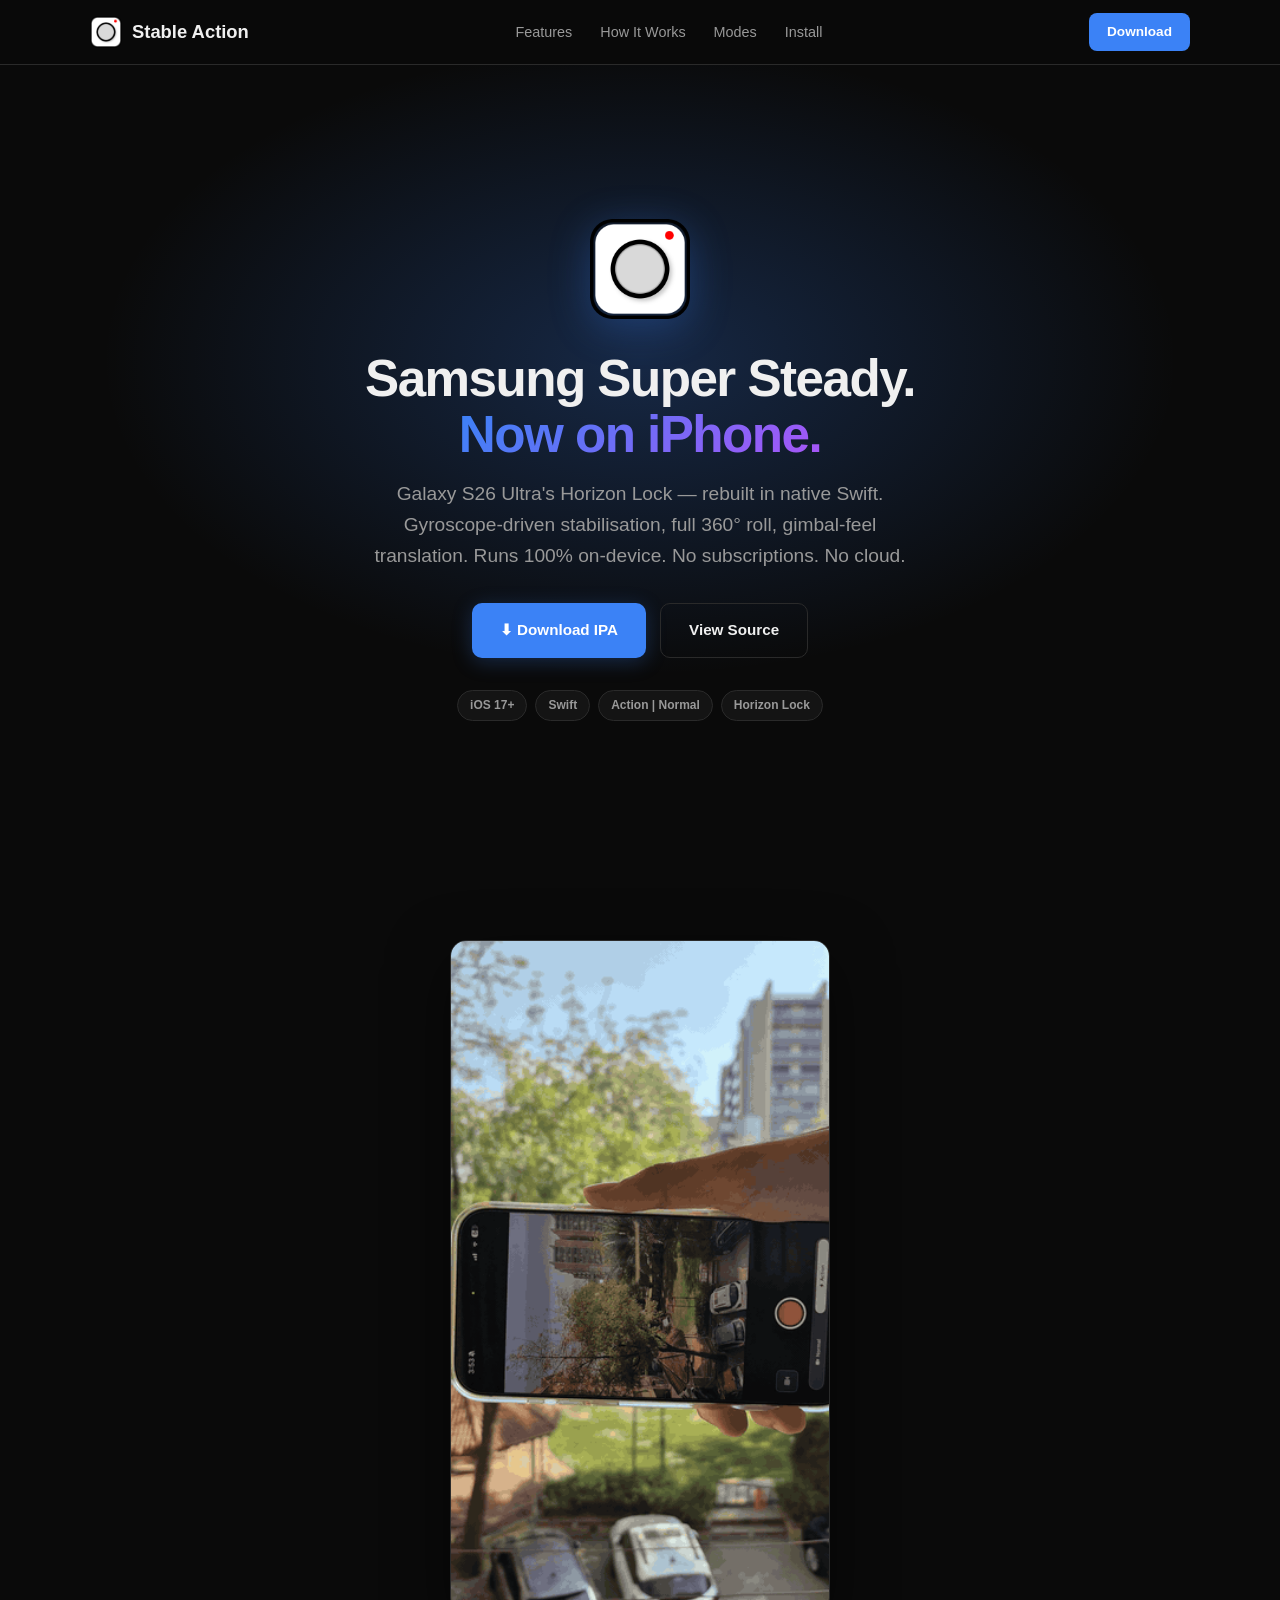
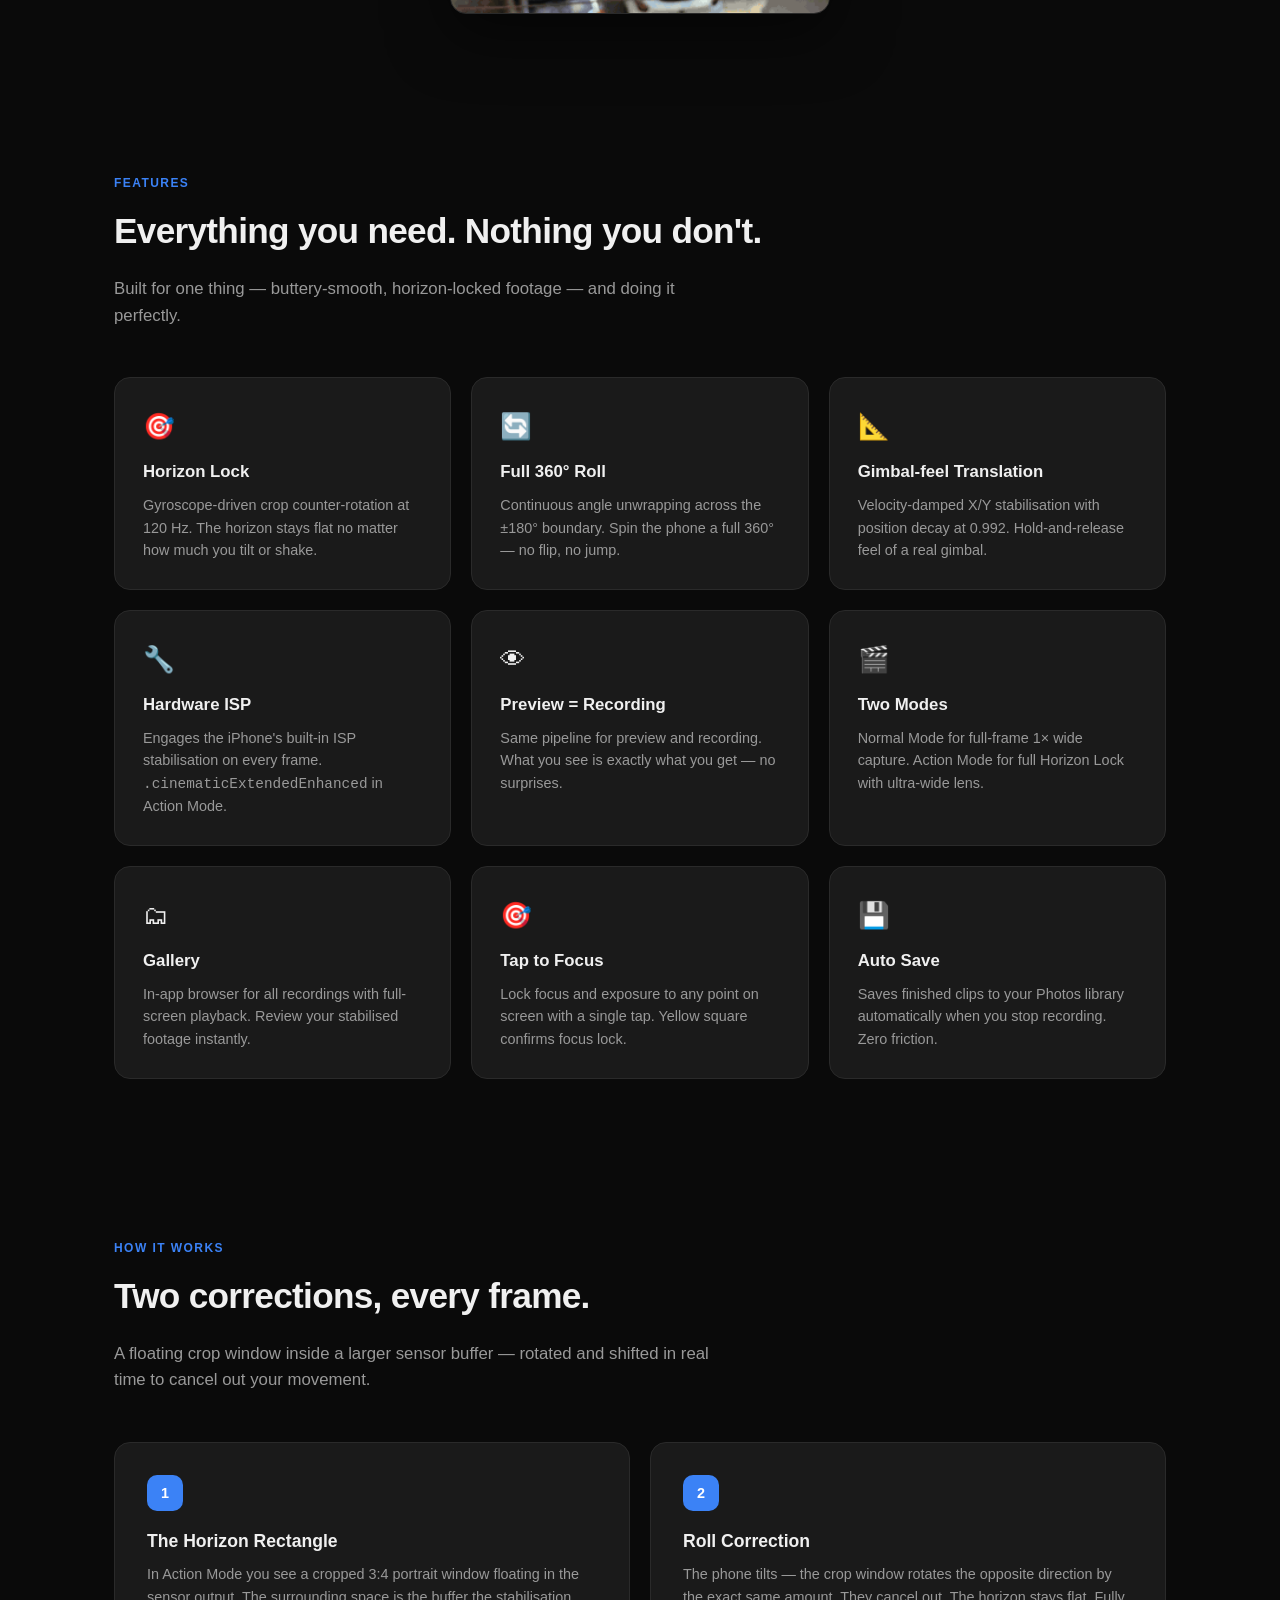
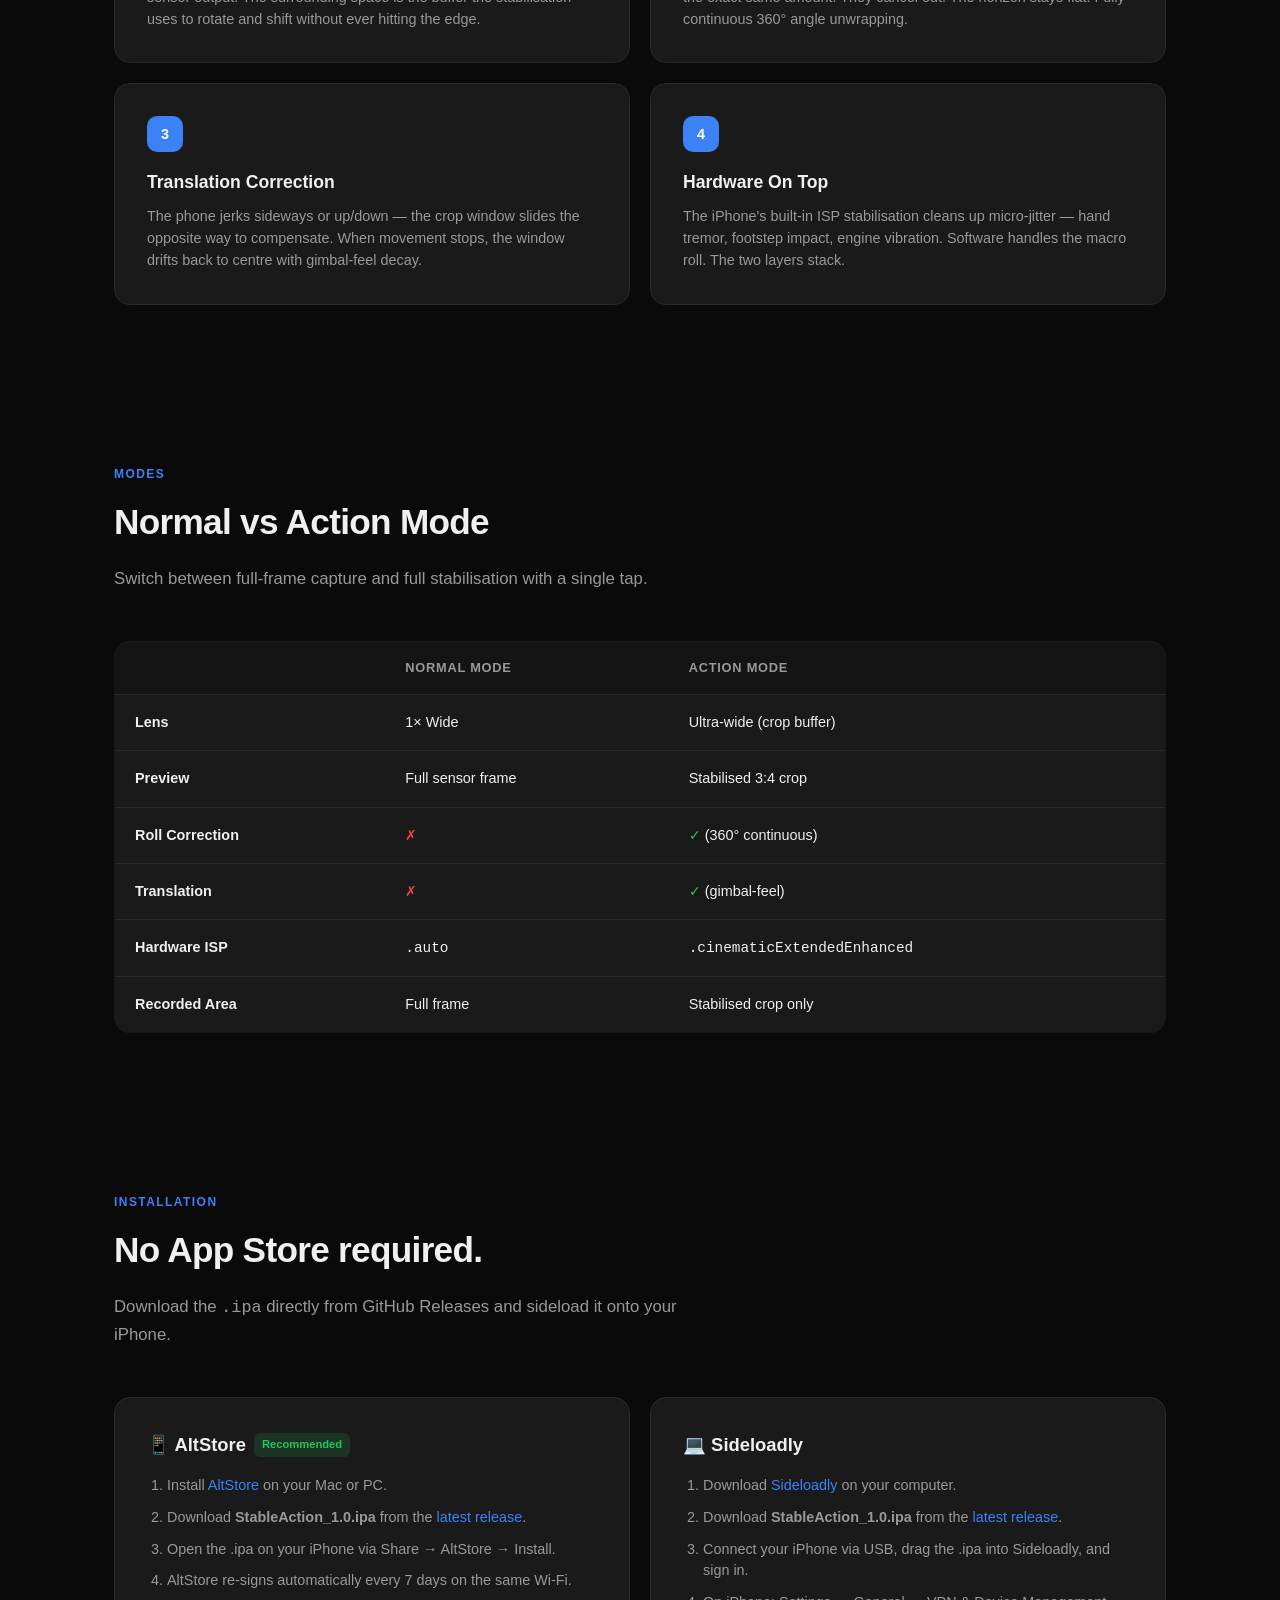
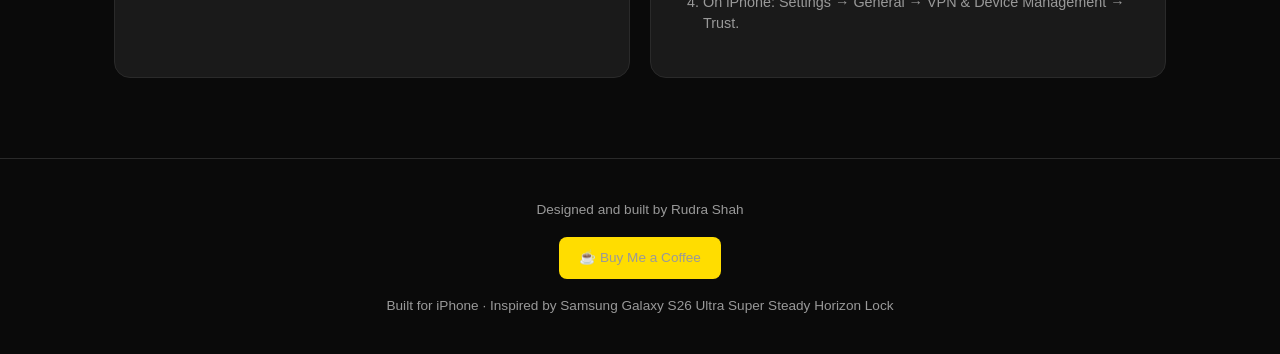
==== docs/index.html @ e7dc80cc "Add GitHub Pages web app with landing page, styles, and deployment workflow Co-authored-by: tarushvk" ====
<!DOCTYPE html>
<html lang="en">
  <head>
    <meta charset="UTF-8" />
    <meta name="viewport" content="width=device-width, initial-scale=1.0" />
    <title>Stable Action — Horizon Lock for iPhone</title>
    <meta
      name="description"
      content="Samsung Super Steady Horizon Lock — rebuilt for iPhone. Gyroscope-driven stabilisation, 360° roll correction, gimbal-feel translation. 100% on-device."
    />
    <meta property="og:title" content="Stable Action" />
    <meta
      property="og:description"
      content="Samsung Super Steady Horizon Lock — rebuilt for iPhone."
    />
    <meta property="og:image" content="icon.png" />
    <meta property="og:type" content="website" />
    <link rel="icon" href="icon.png" type="image/png" />
    <link rel="stylesheet" href="style.css" />
  </head>

  <body>
    <!-- ===== Navigation ===== -->
    <nav class="nav" role="navigation" aria-label="Main navigation">
      <div class="nav-inner">
        <a href="#" class="nav-brand" aria-label="Stable Action home">
          <img src="icon.png" alt="" width="32" height="32" />
          Stable Action
        </a>
        <ul class="nav-links">
          <li><a href="#features">Features</a></li>
          <li><a href="#how-it-works">How It Works</a></li>
          <li><a href="#modes">Modes</a></li>
          <li><a href="#install">Install</a></li>
        </ul>
        <a
          href="https://github.com/tarushvkodes/stable-action/releases/latest"
          class="nav-cta"
          >Download</a
        >
      </div>
    </nav>

    <!-- ===== Hero ===== -->
    <header class="hero" id="top">
      <div class="hero-content">
        <img
          src="icon.png"
          alt="Stable Action app icon"
          class="hero-icon"
          width="100"
          height="100"
        />
        <h1>
          Samsung Super Steady.<br />
          <span class="gradient">Now on iPhone.</span>
        </h1>
        <p class="hero-sub">
          Galaxy S26 Ultra's Horizon Lock — rebuilt in native Swift. Gyroscope-driven
          stabilisation, full 360° roll, gimbal-feel translation. Runs 100%
          on-device. No subscriptions. No cloud.
        </p>
        <div class="hero-buttons">
          <a
            href="https://github.com/tarushvkodes/stable-action/releases/latest"
            class="btn btn-primary"
            >⬇ Download IPA</a
          >
          <a
            href="https://github.com/tarushvkodes/stable-action"
            class="btn btn-outline"
            >View Source</a
          >
        </div>
        <div class="hero-badges">
          <span class="badge">iOS 17+</span>
          <span class="badge">Swift</span>
          <span class="badge">Action | Normal</span>
          <span class="badge">Horizon Lock</span>
        </div>
      </div>
    </header>

    <!-- ===== Demo ===== -->
    <section class="demo fade-in" aria-label="App demo">
      <div class="demo-container">
        <img
          src="demo.gif"
          alt="Stable Action demo showing horizon lock stabilisation in action"
          width="380"
          loading="lazy"
        />
      </div>
    </section>

    <!-- ===== Features ===== -->
    <section class="section fade-in" id="features">
      <p class="section-label">Features</p>
      <h2 class="section-title">Everything you need. Nothing you don't.</h2>
      <p class="section-desc">
        Built for one thing — buttery-smooth, horizon-locked footage — and doing
        it perfectly.
      </p>

      <div class="features-grid">
        <div class="feature-card">
          <div class="feature-icon">🎯</div>
          <h3>Horizon Lock</h3>
          <p>
            Gyroscope-driven crop counter-rotation at 120 Hz. The horizon stays
            flat no matter how much you tilt or shake.
          </p>
        </div>
        <div class="feature-card">
          <div class="feature-icon">🔄</div>
          <h3>Full 360° Roll</h3>
          <p>
            Continuous angle unwrapping across the ±180° boundary. Spin the
            phone a full 360° — no flip, no jump.
          </p>
        </div>
        <div class="feature-card">
          <div class="feature-icon">📐</div>
          <h3>Gimbal-feel Translation</h3>
          <p>
            Velocity-damped X/Y stabilisation with position decay at 0.992.
            Hold-and-release feel of a real gimbal.
          </p>
        </div>
        <div class="feature-card">
          <div class="feature-icon">🔧</div>
          <h3>Hardware ISP</h3>
          <p>
            Engages the iPhone's built-in ISP stabilisation on every frame.
            <code>.cinematicExtendedEnhanced</code> in Action Mode.
          </p>
        </div>
        <div class="feature-card">
          <div class="feature-icon">👁</div>
          <h3>Preview = Recording</h3>
          <p>
            Same pipeline for preview and recording. What you see is exactly
            what you get — no surprises.
          </p>
        </div>
        <div class="feature-card">
          <div class="feature-icon">🎬</div>
          <h3>Two Modes</h3>
          <p>
            Normal Mode for full-frame 1× wide capture. Action Mode for full
            Horizon Lock with ultra-wide lens.
          </p>
        </div>
        <div class="feature-card">
          <div class="feature-icon">🗂</div>
          <h3>Gallery</h3>
          <p>
            In-app browser for all recordings with full-screen playback. Review
            your stabilised footage instantly.
          </p>
        </div>
        <div class="feature-card">
          <div class="feature-icon">🎯</div>
          <h3>Tap to Focus</h3>
          <p>
            Lock focus and exposure to any point on screen with a single tap.
            Yellow square confirms focus lock.
          </p>
        </div>
        <div class="feature-card">
          <div class="feature-icon">💾</div>
          <h3>Auto Save</h3>
          <p>
            Saves finished clips to your Photos library automatically when you
            stop recording. Zero friction.
          </p>
        </div>
      </div>
    </section>

    <!-- ===== How It Works ===== -->
    <section class="section fade-in" id="how-it-works">
      <p class="section-label">How It Works</p>
      <h2 class="section-title">Two corrections, every frame.</h2>
      <p class="section-desc">
        A floating crop window inside a larger sensor buffer — rotated and
        shifted in real time to cancel out your movement.
      </p>

      <div class="how-grid">
        <div class="how-card">
          <div class="step">1</div>
          <h3>The Horizon Rectangle</h3>
          <p>
            In Action Mode you see a cropped 3:4 portrait window floating in
            the sensor output. The surrounding space is the buffer the
            stabilisation uses to rotate and shift without ever hitting the
            edge.
          </p>
        </div>
        <div class="how-card">
          <div class="step">2</div>
          <h3>Roll Correction</h3>
          <p>
            The phone tilts — the crop window rotates the opposite direction by
            the exact same amount. They cancel out. The horizon stays flat.
            Fully continuous 360° angle unwrapping.
          </p>
        </div>
        <div class="how-card">
          <div class="step">3</div>
          <h3>Translation Correction</h3>
          <p>
            The phone jerks sideways or up/down — the crop window slides the
            opposite way to compensate. When movement stops, the window drifts
            back to centre with gimbal-feel decay.
          </p>
        </div>
        <div class="how-card">
          <div class="step">4</div>
          <h3>Hardware On Top</h3>
          <p>
            The iPhone's built-in ISP stabilisation cleans up micro-jitter —
            hand tremor, footstep impact, engine vibration. Software handles
            the macro roll. The two layers stack.
          </p>
        </div>
      </div>
    </section>

    <!-- ===== Modes Comparison ===== -->
    <section class="section fade-in" id="modes">
      <p class="section-label">Modes</p>
      <h2 class="section-title">Normal vs Action Mode</h2>
      <p class="section-desc">
        Switch between full-frame capture and full stabilisation with a single
        tap.
      </p>

      <div class="comparison">
        <table>
          <thead>
            <tr>
              <th></th>
              <th>Normal Mode</th>
              <th>Action Mode</th>
            </tr>
          </thead>
          <tbody>
            <tr>
              <td>Lens</td>
              <td>1× Wide</td>
              <td>Ultra-wide (crop buffer)</td>
            </tr>
            <tr>
              <td>Preview</td>
              <td>Full sensor frame</td>
              <td>Stabilised 3:4 crop</td>
            </tr>
            <tr>
              <td>Roll Correction</td>
              <td><span class="cross">✗</span></td>
              <td><span class="check">✓</span> (360° continuous)</td>
            </tr>
            <tr>
              <td>Translation</td>
              <td><span class="cross">✗</span></td>
              <td><span class="check">✓</span> (gimbal-feel)</td>
            </tr>
            <tr>
              <td>Hardware ISP</td>
              <td><code>.auto</code></td>
              <td><code>.cinematicExtendedEnhanced</code></td>
            </tr>
            <tr>
              <td>Recorded Area</td>
              <td>Full frame</td>
              <td>Stabilised crop only</td>
            </tr>
          </tbody>
        </table>
      </div>
    </section>

    <!-- ===== Installation ===== -->
    <section class="section fade-in" id="install">
      <p class="section-label">Installation</p>
      <h2 class="section-title">No App Store required.</h2>
      <p class="section-desc">
        Download the <code>.ipa</code> directly from GitHub Releases and
        sideload it onto your iPhone.
      </p>

      <div class="install-cards">
        <div class="install-card">
          <h3>
            📱 AltStore <span class="tag">Recommended</span>
          </h3>
          <ol>
            <li>
              Install
              <a href="https://altstore.io" target="_blank" rel="noopener"
                >AltStore</a
              >
              on your Mac or PC.
            </li>
            <li>
              Download <strong>StableAction_1.0.ipa</strong> from the
              <a
                href="https://github.com/tarushvkodes/stable-action/releases/latest"
                target="_blank"
                rel="noopener"
                >latest release</a
              >.
            </li>
            <li>Open the .ipa on your iPhone via Share → AltStore → Install.</li>
            <li>
              AltStore re-signs automatically every 7 days on the same Wi-Fi.
            </li>
          </ol>
        </div>
        <div class="install-card">
          <h3>💻 Sideloadly</h3>
          <ol>
            <li>
              Download
              <a href="https://sideloadly.io" target="_blank" rel="noopener"
                >Sideloadly</a
              >
              on your computer.
            </li>
            <li>
              Download <strong>StableAction_1.0.ipa</strong> from the
              <a
                href="https://github.com/tarushvkodes/stable-action/releases/latest"
                target="_blank"
                rel="noopener"
                >latest release</a
              >.
            </li>
            <li>
              Connect your iPhone via USB, drag the .ipa into Sideloadly, and
              sign in.
            </li>
            <li>
              On iPhone: Settings → General → VPN &amp; Device Management →
              Trust.
            </li>
          </ol>
        </div>
      </div>
    </section>

    <!-- ===== Footer ===== -->
    <footer class="footer">
      <div class="footer-inner">
        <p>
          Designed and built by
          <a href="https://rudrahsha.in" target="_blank" rel="noopener"
            >Rudra Shah</a
          >
        </p>
        <a
          href="https://buymeacoffee.com/rudrashah"
          class="coffee-btn"
          target="_blank"
          rel="noopener"
          >☕ Buy Me a Coffee</a
        >
        <p style="margin-top: 16px">
          Built for iPhone · Inspired by Samsung Galaxy S26 Ultra Super Steady
          Horizon Lock
        </p>
      </div>
    </footer>

    <script src="script.js"></script>
  </body>
</html>
---- docs/style.css ----
/* ===== Reset & Base ===== */
*,
*::before,
*::after {
  margin: 0;
  padding: 0;
  box-sizing: border-box;
}

:root {
  --bg: #0a0a0a;
  --surface: #141414;
  --card: #1a1a1a;
  --border: #2a2a2a;
  --text: #f0f0f0;
  --text-muted: #999;
  --accent: #3b82f6;
  --accent-glow: rgba(59, 130, 246, 0.25);
  --green: #22c55e;
  --orange: #f97316;
  --red: #ef4444;
  --radius: 16px;
  --radius-sm: 10px;
}

html {
  scroll-behavior: smooth;
  font-size: 16px;
}

body {
  font-family: -apple-system, BlinkMacSystemFont, "SF Pro Display", "Segoe UI",
    Roboto, Helvetica, Arial, sans-serif;
  background: var(--bg);
  color: var(--text);
  line-height: 1.6;
  overflow-x: hidden;
}

a {
  color: var(--accent);
  text-decoration: none;
}
a:hover {
  text-decoration: underline;
}

img {
  max-width: 100%;
  height: auto;
}

/* ===== Navigation ===== */
.nav {
  position: fixed;
  top: 0;
  left: 0;
  right: 0;
  z-index: 100;
  background: rgba(10, 10, 10, 0.85);
  backdrop-filter: blur(20px);
  -webkit-backdrop-filter: blur(20px);
  border-bottom: 1px solid var(--border);
  padding: 0 24px;
}

.nav-inner {
  max-width: 1100px;
  margin: 0 auto;
  display: flex;
  align-items: center;
  justify-content: space-between;
  height: 64px;
}

.nav-brand {
  display: flex;
  align-items: center;
  gap: 10px;
  font-weight: 700;
  font-size: 1.15rem;
  color: var(--text);
}

.nav-brand img {
  width: 32px;
  height: 32px;
  border-radius: 8px;
}

.nav-links {
  display: flex;
  gap: 28px;
  list-style: none;
}

.nav-links a {
  color: var(--text-muted);
  font-size: 0.9rem;
  font-weight: 500;
  transition: color 0.2s;
}
.nav-links a:hover {
  color: var(--text);
  text-decoration: none;
}

.nav-cta {
  background: var(--accent);
  color: #fff !important;
  padding: 8px 18px;
  border-radius: 8px;
  font-weight: 600;
  font-size: 0.85rem;
  transition: background 0.2s;
}
.nav-cta:hover {
  background: #2563eb;
  text-decoration: none !important;
}

/* ===== Hero ===== */
.hero {
  min-height: 100vh;
  display: flex;
  align-items: center;
  justify-content: center;
  text-align: center;
  padding: 100px 24px 60px;
  position: relative;
  overflow: hidden;
}

.hero::before {
  content: "";
  position: absolute;
  inset: 0;
  background: radial-gradient(
    ellipse 60% 50% at 50% 40%,
    var(--accent-glow) 0%,
    transparent 70%
  );
  pointer-events: none;
}

.hero-content {
  position: relative;
  max-width: 720px;
}

.hero-icon {
  width: 100px;
  height: 100px;
  border-radius: 22px;
  margin-bottom: 24px;
  box-shadow: 0 8px 40px rgba(59, 130, 246, 0.3);
}

.hero h1 {
  font-size: 3.2rem;
  font-weight: 800;
  letter-spacing: -0.03em;
  line-height: 1.1;
  margin-bottom: 16px;
}

.hero h1 .gradient {
  background: linear-gradient(135deg, var(--accent), #a855f7);
  -webkit-background-clip: text;
  -webkit-text-fill-color: transparent;
  background-clip: text;
}

.hero-sub {
  font-size: 1.2rem;
  color: var(--text-muted);
  margin-bottom: 32px;
  max-width: 560px;
  margin-left: auto;
  margin-right: auto;
}

.hero-buttons {
  display: flex;
  gap: 14px;
  justify-content: center;
  flex-wrap: wrap;
}

.btn {
  display: inline-flex;
  align-items: center;
  gap: 8px;
  padding: 14px 28px;
  border-radius: var(--radius-sm);
  font-weight: 600;
  font-size: 0.95rem;
  border: none;
  cursor: pointer;
  transition: transform 0.15s, box-shadow 0.2s;
}
.btn:hover {
  transform: translateY(-1px);
  text-decoration: none;
}

.btn-primary {
  background: var(--accent);
  color: #fff;
  box-shadow: 0 4px 20px var(--accent-glow);
}
.btn-primary:hover {
  box-shadow: 0 6px 30px var(--accent-glow);
}

.btn-outline {
  background: transparent;
  color: var(--text);
  border: 1px solid var(--border);
}
.btn-outline:hover {
  border-color: var(--text-muted);
}

.hero-badges {
  margin-top: 32px;
  display: flex;
  gap: 8px;
  justify-content: center;
  flex-wrap: wrap;
}

.badge {
  display: inline-block;
  padding: 5px 12px;
  border-radius: 20px;
  font-size: 0.75rem;
  font-weight: 600;
  background: var(--surface);
  border: 1px solid var(--border);
  color: var(--text-muted);
}

/* ===== Demo Section ===== */
.demo {
  padding: 40px 24px 80px;
  text-align: center;
}

.demo-container {
  max-width: 380px;
  margin: 0 auto;
  border-radius: var(--radius);
  overflow: hidden;
  box-shadow: 0 20px 60px rgba(0, 0, 0, 0.5);
  border: 1px solid var(--border);
  background: var(--card);
}

.demo-container img {
  display: block;
  width: 100%;
}

/* ===== Section shared ===== */
.section {
  padding: 80px 24px;
  max-width: 1100px;
  margin: 0 auto;
}

.section-label {
  text-transform: uppercase;
  font-size: 0.75rem;
  font-weight: 700;
  letter-spacing: 0.12em;
  color: var(--accent);
  margin-bottom: 10px;
}

.section-title {
  font-size: 2.2rem;
  font-weight: 800;
  letter-spacing: -0.02em;
  margin-bottom: 16px;
}

.section-desc {
  color: var(--text-muted);
  max-width: 600px;
  margin-bottom: 48px;
  font-size: 1.05rem;
}

/* ===== Features Grid ===== */
.features-grid {
  display: grid;
  grid-template-columns: repeat(auto-fill, minmax(300px, 1fr));
  gap: 20px;
}

.feature-card {
  background: var(--card);
  border: 1px solid var(--border);
  border-radius: var(--radius);
  padding: 28px;
  transition: border-color 0.2s, transform 0.2s;
}

.feature-card:hover {
  border-color: var(--accent);
  transform: translateY(-2px);
}

.feature-icon {
  font-size: 1.6rem;
  margin-bottom: 12px;
}

.feature-card h3 {
  font-size: 1.05rem;
  font-weight: 700;
  margin-bottom: 8px;
}

.feature-card p {
  color: var(--text-muted);
  font-size: 0.9rem;
  line-height: 1.55;
}

/* ===== How It Works ===== */
.how-grid {
  display: grid;
  grid-template-columns: 1fr 1fr;
  gap: 20px;
}

.how-card {
  background: var(--card);
  border: 1px solid var(--border);
  border-radius: var(--radius);
  padding: 32px;
}

.how-card .step {
  display: inline-flex;
  align-items: center;
  justify-content: center;
  width: 36px;
  height: 36px;
  border-radius: 10px;
  background: var(--accent);
  color: #fff;
  font-weight: 700;
  font-size: 0.9rem;
  margin-bottom: 16px;
}

.how-card h3 {
  font-size: 1.1rem;
  font-weight: 700;
  margin-bottom: 8px;
}

.how-card p {
  color: var(--text-muted);
  font-size: 0.9rem;
  line-height: 1.55;
}

/* ===== Comparison Table ===== */
.comparison {
  overflow-x: auto;
}

.comparison table {
  width: 100%;
  border-collapse: collapse;
  background: var(--card);
  border-radius: var(--radius);
  overflow: hidden;
  border: 1px solid var(--border);
}

.comparison th,
.comparison td {
  padding: 16px 20px;
  text-align: left;
  border-bottom: 1px solid var(--border);
  font-size: 0.9rem;
}

.comparison th {
  background: var(--surface);
  font-weight: 700;
  font-size: 0.8rem;
  text-transform: uppercase;
  letter-spacing: 0.06em;
  color: var(--text-muted);
}

.comparison td:first-child {
  font-weight: 600;
}

.check {
  color: var(--green);
}
.cross {
  color: var(--red);
}

/* ===== Install Section ===== */
.install-cards {
  display: grid;
  grid-template-columns: 1fr 1fr;
  gap: 20px;
}

.install-card {
  background: var(--card);
  border: 1px solid var(--border);
  border-radius: var(--radius);
  padding: 32px;
}

.install-card h3 {
  font-size: 1.15rem;
  font-weight: 700;
  margin-bottom: 16px;
  display: flex;
  align-items: center;
  gap: 8px;
}

.install-card ol {
  padding-left: 20px;
  color: var(--text-muted);
  font-size: 0.9rem;
}

.install-card ol li {
  margin-bottom: 10px;
  line-height: 1.5;
}

.install-card .tag {
  font-size: 0.7rem;
  padding: 3px 8px;
  border-radius: 6px;
  font-weight: 600;
  background: rgba(34, 197, 94, 0.15);
  color: var(--green);
}

/* ===== Footer ===== */
.footer {
  border-top: 1px solid var(--border);
  padding: 40px 24px;
  text-align: center;
  color: var(--text-muted);
  font-size: 0.85rem;
}

.footer-inner {
  max-width: 1100px;
  margin: 0 auto;
}

.footer a {
  color: var(--text-muted);
  font-weight: 500;
}

.footer a:hover {
  color: var(--text);
}

.coffee-btn {
  display: inline-flex;
  align-items: center;
  gap: 6px;
  margin-top: 16px;
  padding: 10px 20px;
  background: #ffdd00;
  color: #000;
  border-radius: 8px;
  font-weight: 700;
  font-size: 0.85rem;
  transition: transform 0.15s;
}
.coffee-btn:hover {
  transform: translateY(-1px);
  text-decoration: none;
}

/* ===== Animations ===== */
.fade-in {
  opacity: 0;
  transform: translateY(24px);
  transition: opacity 0.6s ease, transform 0.6s ease;
}

.fade-in.visible {
  opacity: 1;
  transform: translateY(0);
}

/* ===== Responsive ===== */
@media (max-width: 768px) {
  .hero h1 {
    font-size: 2.2rem;
  }

  .hero-sub {
    font-size: 1rem;
  }

  .how-grid,
  .install-cards {
    grid-template-columns: 1fr;
  }

  .nav-links {
    display: none;
  }

  .features-grid {
    grid-template-columns: 1fr;
  }
}

@media (max-width: 480px) {
  .hero h1 {
    font-size: 1.8rem;
  }

  .hero-buttons {
    flex-direction: column;
    align-items: center;
  }

  .btn {
    width: 100%;
    justify-content: center;
  }
}
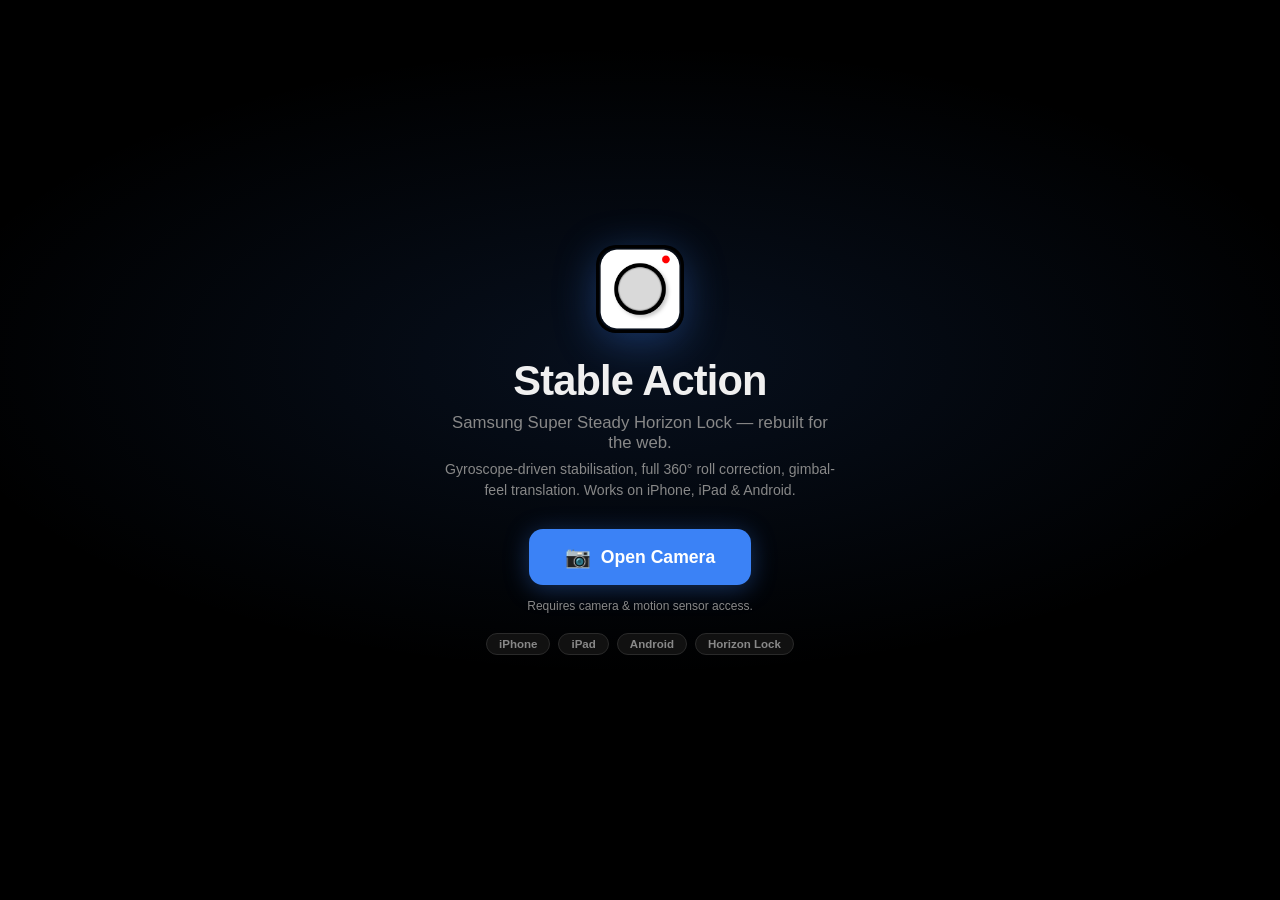
==== commit d53c2166: "Replace landing page with fully functional web camera app with horizon lock stabilization Co-authore" ====
--- a/docs/index.html
+++ b/docs/index.html
@@ -2,378 +2,142 @@
 <html lang="en">
   <head>
     <meta charset="UTF-8" />
-    <meta name="viewport" content="width=device-width, initial-scale=1.0" />
-    <title>Stable Action — Horizon Lock for iPhone</title>
-    <meta
-      name="description"
-      content="Samsung Super Steady Horizon Lock — rebuilt for iPhone. Gyroscope-driven stabilisation, 360° roll correction, gimbal-feel translation. 100% on-device."
-    />
+    <meta name="viewport" content="width=device-width, initial-scale=1.0, user-scalable=no, viewport-fit=cover" />
+    <meta name="apple-mobile-web-app-capable" content="yes" />
+    <meta name="apple-mobile-web-app-status-bar-style" content="black-translucent" />
+    <meta name="mobile-web-app-capable" content="yes" />
+    <meta name="theme-color" content="#000000" />
+    <title>Stable Action — Horizon Lock Camera</title>
+    <meta name="description" content="Samsung Super Steady Horizon Lock — rebuilt for the web. Gyroscope-driven stabilisation, 360° roll correction, gimbal-feel translation. Works on iPhone, iPad & Android." />
     <meta property="og:title" content="Stable Action" />
-    <meta
-      property="og:description"
-      content="Samsung Super Steady Horizon Lock — rebuilt for iPhone."
-    />
+    <meta property="og:description" content="Horizon Lock camera stabilisation — right in your browser." />
     <meta property="og:image" content="icon.png" />
     <meta property="og:type" content="website" />
     <link rel="icon" href="icon.png" type="image/png" />
+    <link rel="apple-touch-icon" href="icon.png" />
     <link rel="stylesheet" href="style.css" />
   </head>
-
   <body>
-    <!-- ===== Navigation ===== -->
-    <nav class="nav" role="navigation" aria-label="Main navigation">
-      <div class="nav-inner">
-        <a href="#" class="nav-brand" aria-label="Stable Action home">
-          <img src="icon.png" alt="" width="32" height="32" />
-          Stable Action
-        </a>
-        <ul class="nav-links">
-          <li><a href="#features">Features</a></li>
-          <li><a href="#how-it-works">How It Works</a></li>
-          <li><a href="#modes">Modes</a></li>
-          <li><a href="#install">Install</a></li>
-        </ul>
-        <a
-          href="https://github.com/tarushvkodes/stable-action/releases/latest"
-          class="nav-cta"
-          >Download</a
-        >
-      </div>
-    </nav>
-
-    <!-- ===== Hero ===== -->
-    <header class="hero" id="top">
-      <div class="hero-content">
-        <img
-          src="icon.png"
-          alt="Stable Action app icon"
-          class="hero-icon"
-          width="100"
-          height="100"
-        />
-        <h1>
-          Samsung Super Steady.<br />
-          <span class="gradient">Now on iPhone.</span>
-        </h1>
-        <p class="hero-sub">
-          Galaxy S26 Ultra's Horizon Lock — rebuilt in native Swift. Gyroscope-driven
-          stabilisation, full 360° roll, gimbal-feel translation. Runs 100%
-          on-device. No subscriptions. No cloud.
-        </p>
-        <div class="hero-buttons">
-          <a
-            href="https://github.com/tarushvkodes/stable-action/releases/latest"
-            class="btn btn-primary"
-            >⬇ Download IPA</a
-          >
-          <a
-            href="https://github.com/tarushvkodes/stable-action"
-            class="btn btn-outline"
-            >View Source</a
-          >
-        </div>
-        <div class="hero-badges">
-          <span class="badge">iOS 17+</span>
-          <span class="badge">Swift</span>
-          <span class="badge">Action | Normal</span>
-          <span class="badge">Horizon Lock</span>
+    <!-- ===== Permission / Start Screen ===== -->
+    <div id="startScreen" class="screen start-screen">
+      <div class="start-content">
+        <img src="icon.png" alt="Stable Action" class="start-icon" width="88" height="88" />
+        <h1 class="start-title">Stable Action</h1>
+        <p class="start-sub">Samsung Super Steady Horizon Lock — rebuilt for the web.</p>
+        <p class="start-desc">Gyroscope-driven stabilisation, full 360° roll correction, gimbal-feel translation. Works on iPhone, iPad &amp; Android.</p>
+        <button id="startBtn" class="start-btn">
+          <span class="start-btn-icon">📷</span>
+          Open Camera
+        </button>
+        <p class="start-note">Requires camera &amp; motion sensor access.</p>
+        <div class="start-badges">
+          <span class="start-badge">iPhone</span>
+          <span class="start-badge">iPad</span>
+          <span class="start-badge">Android</span>
+          <span class="start-badge">Horizon Lock</span>
         </div>
       </div>
-    </header>
+    </div>
 
-    <!-- ===== Demo ===== -->
-    <section class="demo fade-in" aria-label="App demo">
-      <div class="demo-container">
-        <img
-          src="demo.gif"
-          alt="Stable Action demo showing horizon lock stabilisation in action"
-          width="380"
-          loading="lazy"
-        />
-      </div>
-    </section>
+    <!-- ===== Camera App Screen ===== -->
+    <div id="cameraScreen" class="screen camera-screen" style="display:none;">
 
-    <!-- ===== Features ===== -->
-    <section class="section fade-in" id="features">
-      <p class="section-label">Features</p>
-      <h2 class="section-title">Everything you need. Nothing you don't.</h2>
-      <p class="section-desc">
-        Built for one thing — buttery-smooth, horizon-locked footage — and doing
-        it perfectly.
-      </p>
-
-      <div class="features-grid">
-        <div class="feature-card">
-          <div class="feature-icon">🎯</div>
-          <h3>Horizon Lock</h3>
-          <p>
-            Gyroscope-driven crop counter-rotation at 120 Hz. The horizon stays
-            flat no matter how much you tilt or shake.
-          </p>
+      <!-- Top bar -->
+      <div class="top-bar">
+        <div class="top-left">
+          <a href="https://buymeacoffee.com/rudrashah" target="_blank" rel="noopener" class="credit-pill">
+            ☕ Buy me a coffee
+          </a>
         </div>
-        <div class="feature-card">
-          <div class="feature-icon">🔄</div>
-          <h3>Full 360° Roll</h3>
-          <p>
-            Continuous angle unwrapping across the ±180° boundary. Spin the
-            phone a full 360° — no flip, no jump.
-          </p>
+        <div id="recIndicator" class="rec-indicator" style="display:none;">
+          <span class="rec-dot"></span>
+          <span class="rec-label">REC</span>
         </div>
-        <div class="feature-card">
-          <div class="feature-icon">📐</div>
-          <h3>Gimbal-feel Translation</h3>
-          <p>
-            Velocity-damped X/Y stabilisation with position decay at 0.992.
-            Hold-and-release feel of a real gimbal.
-          </p>
-        </div>
-        <div class="feature-card">
-          <div class="feature-icon">🔧</div>
-          <h3>Hardware ISP</h3>
-          <p>
-            Engages the iPhone's built-in ISP stabilisation on every frame.
-            <code>.cinematicExtendedEnhanced</code> in Action Mode.
-          </p>
-        </div>
-        <div class="feature-card">
-          <div class="feature-icon">👁</div>
-          <h3>Preview = Recording</h3>
-          <p>
-            Same pipeline for preview and recording. What you see is exactly
-            what you get — no surprises.
-          </p>
-        </div>
-        <div class="feature-card">
-          <div class="feature-icon">🎬</div>
-          <h3>Two Modes</h3>
-          <p>
-            Normal Mode for full-frame 1× wide capture. Action Mode for full
-            Horizon Lock with ultra-wide lens.
-          </p>
-        </div>
-        <div class="feature-card">
-          <div class="feature-icon">🗂</div>
-          <h3>Gallery</h3>
-          <p>
-            In-app browser for all recordings with full-screen playback. Review
-            your stabilised footage instantly.
-          </p>
-        </div>
-        <div class="feature-card">
-          <div class="feature-icon">🎯</div>
-          <h3>Tap to Focus</h3>
-          <p>
-            Lock focus and exposure to any point on screen with a single tap.
-            Yellow square confirms focus lock.
-          </p>
-        </div>
-        <div class="feature-card">
-          <div class="feature-icon">💾</div>
-          <h3>Auto Save</h3>
-          <p>
-            Saves finished clips to your Photos library automatically when you
-            stop recording. Zero friction.
-          </p>
+        <div class="top-right">
+          <span class="dev-credit">Developer: <strong>Rudra Shah</strong></span>
         </div>
       </div>
-    </section>
 
-    <!-- ===== How It Works ===== -->
-    <section class="section fade-in" id="how-it-works">
-      <p class="section-label">How It Works</p>
-      <h2 class="section-title">Two corrections, every frame.</h2>
-      <p class="section-desc">
-        A floating crop window inside a larger sensor buffer — rotated and
-        shifted in real time to cancel out your movement.
-      </p>
+      <!-- Camera viewport -->
+      <div id="viewport" class="viewport">
+        <!-- Hidden video element for camera stream -->
+        <video id="cameraVideo" autoplay playsinline muted></video>
 
-      <div class="how-grid">
-        <div class="how-card">
-          <div class="step">1</div>
-          <h3>The Horizon Rectangle</h3>
-          <p>
-            In Action Mode you see a cropped 3:4 portrait window floating in
-            the sensor output. The surrounding space is the buffer the
-            stabilisation uses to rotate and shift without ever hitting the
-            edge.
-          </p>
+        <!-- Canvas where stabilised frames are drawn -->
+        <canvas id="previewCanvas"></canvas>
+
+        <!-- Horizon rectangle overlay (Action Mode) -->
+        <div id="horizonRect" class="horizon-rect" style="display:none;">
+          <div class="horizon-corner tl"></div>
+          <div class="horizon-corner tr"></div>
+          <div class="horizon-corner bl"></div>
+          <div class="horizon-corner br"></div>
         </div>
-        <div class="how-card">
-          <div class="step">2</div>
-          <h3>Roll Correction</h3>
-          <p>
-            The phone tilts — the crop window rotates the opposite direction by
-            the exact same amount. They cancel out. The horizon stays flat.
-            Fully continuous 360° angle unwrapping.
-          </p>
+
+        <!-- Focus square -->
+        <div id="focusSquare" class="focus-square" style="display:none;"></div>
+
+        <!-- Mode label overlay -->
+        <div id="modeLabel" class="mode-label">Normal Mode</div>
+      </div>
+
+      <!-- Bottom controls -->
+      <div class="bottom-controls">
+        <div class="controls-row">
+          <!-- Thumbnail / last recording -->
+          <button id="thumbBtn" class="thumb-btn" aria-label="View last recording">
+            <div id="thumbContent" class="thumb-placeholder">
+              <span>🎬</span>
+            </div>
+          </button>
+
+          <!-- Record button -->
+          <button id="recordBtn" class="record-btn" aria-label="Record">
+            <div class="record-btn-ring">
+              <div id="recordBtnInner" class="record-btn-inner"></div>
+            </div>
+          </button>
+
+          <!-- Gallery button -->
+          <button id="galleryBtn" class="gallery-btn" aria-label="Gallery">
+            <span>🖼️</span>
+          </button>
         </div>
-        <div class="how-card">
-          <div class="step">3</div>
-          <h3>Translation Correction</h3>
-          <p>
-            The phone jerks sideways or up/down — the crop window slides the
-            opposite way to compensate. When movement stops, the window drifts
-            back to centre with gimbal-feel decay.
-          </p>
-        </div>
-        <div class="how-card">
-          <div class="step">4</div>
-          <h3>Hardware On Top</h3>
-          <p>
-            The iPhone's built-in ISP stabilisation cleans up micro-jitter —
-            hand tremor, footstep impact, engine vibration. Software handles
-            the macro roll. The two layers stack.
-          </p>
+
+        <!-- Normal / Action toggle -->
+        <div class="toggle-container">
+          <div id="modeToggle" class="mode-toggle">
+            <div id="toggleKnob" class="toggle-knob"></div>
+            <button id="normalBtn" class="toggle-label active" data-mode="normal">
+              <span class="toggle-icon">🎥</span> Normal
+            </button>
+            <button id="actionBtn" class="toggle-label" data-mode="action">
+              <span class="toggle-icon">⚡</span> Action
+            </button>
+          </div>
         </div>
       </div>
-    </section>
+    </div>
 
-    <!-- ===== Modes Comparison ===== -->
-    <section class="section fade-in" id="modes">
-      <p class="section-label">Modes</p>
-      <h2 class="section-title">Normal vs Action Mode</h2>
-      <p class="section-desc">
-        Switch between full-frame capture and full stabilisation with a single
-        tap.
-      </p>
+    <!-- ===== Gallery Screen ===== -->
+    <div id="galleryScreen" class="screen gallery-screen" style="display:none;">
+      <div class="gallery-header">
+        <button id="galleryBack" class="gallery-back-btn" aria-label="Back">✕</button>
+        <h2 class="gallery-title">Gallery</h2>
+        <div style="width:44px;"></div>
+      </div>
+      <div id="galleryGrid" class="gallery-grid">
+        <p class="gallery-empty" id="galleryEmpty">No recordings yet.<br />Record a video to see it here.</p>
+      </div>
+    </div>
 
-      <div class="comparison">
-        <table>
-          <thead>
-            <tr>
-              <th></th>
-              <th>Normal Mode</th>
-              <th>Action Mode</th>
-            </tr>
-          </thead>
-          <tbody>
-            <tr>
-              <td>Lens</td>
-              <td>1× Wide</td>
-              <td>Ultra-wide (crop buffer)</td>
-            </tr>
-            <tr>
-              <td>Preview</td>
-              <td>Full sensor frame</td>
-              <td>Stabilised 3:4 crop</td>
-            </tr>
-            <tr>
-              <td>Roll Correction</td>
-              <td><span class="cross">✗</span></td>
-              <td><span class="check">✓</span> (360° continuous)</td>
-            </tr>
-            <tr>
-              <td>Translation</td>
-              <td><span class="cross">✗</span></td>
-              <td><span class="check">✓</span> (gimbal-feel)</td>
-            </tr>
-            <tr>
-              <td>Hardware ISP</td>
-              <td><code>.auto</code></td>
-              <td><code>.cinematicExtendedEnhanced</code></td>
-            </tr>
-            <tr>
-              <td>Recorded Area</td>
-              <td>Full frame</td>
-              <td>Stabilised crop only</td>
-            </tr>
-          </tbody>
-        </table>
-      </div>
-    </section>
+    <!-- ===== Playback Screen ===== -->
+    <div id="playbackScreen" class="screen playback-screen" style="display:none;">
+      <button id="playbackClose" class="playback-close" aria-label="Close">✕</button>
+      <video id="playbackVideo" controls playsinline></video>
+      <a id="downloadLink" class="download-btn" download="stable-action.webm">⬇ Save Video</a>
+    </div>
 
-    <!-- ===== Installation ===== -->
-    <section class="section fade-in" id="install">
-      <p class="section-label">Installation</p>
-      <h2 class="section-title">No App Store required.</h2>
-      <p class="section-desc">
-        Download the <code>.ipa</code> directly from GitHub Releases and
-        sideload it onto your iPhone.
-      </p>
-
-      <div class="install-cards">
-        <div class="install-card">
-          <h3>
-            📱 AltStore <span class="tag">Recommended</span>
-          </h3>
-          <ol>
-            <li>
-              Install
-              <a href="https://altstore.io" target="_blank" rel="noopener"
-                >AltStore</a
-              >
-              on your Mac or PC.
-            </li>
-            <li>
-              Download <strong>StableAction_1.0.ipa</strong> from the
-              <a
-                href="https://github.com/tarushvkodes/stable-action/releases/latest"
-                target="_blank"
-                rel="noopener"
-                >latest release</a
-              >.
-            </li>
-            <li>Open the .ipa on your iPhone via Share → AltStore → Install.</li>
-            <li>
-              AltStore re-signs automatically every 7 days on the same Wi-Fi.
-            </li>
-          </ol>
-        </div>
-        <div class="install-card">
-          <h3>💻 Sideloadly</h3>
-          <ol>
-            <li>
-              Download
-              <a href="https://sideloadly.io" target="_blank" rel="noopener"
-                >Sideloadly</a
-              >
-              on your computer.
-            </li>
-            <li>
-              Download <strong>StableAction_1.0.ipa</strong> from the
-              <a
-                href="https://github.com/tarushvkodes/stable-action/releases/latest"
-                target="_blank"
-                rel="noopener"
-                >latest release</a
-              >.
-            </li>
-            <li>
-              Connect your iPhone via USB, drag the .ipa into Sideloadly, and
-              sign in.
-            </li>
-            <li>
-              On iPhone: Settings → General → VPN &amp; Device Management →
-              Trust.
-            </li>
-          </ol>
-        </div>
-      </div>
-    </section>
-
-    <!-- ===== Footer ===== -->
-    <footer class="footer">
-      <div class="footer-inner">
-        <p>
-          Designed and built by
-          <a href="https://rudrahsha.in" target="_blank" rel="noopener"
-            >Rudra Shah</a
-          >
-        </p>
-        <a
-          href="https://buymeacoffee.com/rudrashah"
-          class="coffee-btn"
-          target="_blank"
-          rel="noopener"
-          >☕ Buy Me a Coffee</a
-        >
-        <p style="margin-top: 16px">
-          Built for iPhone · Inspired by Samsung Galaxy S26 Ultra Super Steady
-          Horizon Lock
-        </p>
-      </div>
-    </footer>
-
-    <script src="script.js"></script>
+    <script src="app.js"></script>
   </body>
 </html>
--- a/docs/style.css
+++ b/docs/style.css
@@ -1,548 +1,569 @@
 /* ===== Reset & Base ===== */
-*,
-*::before,
-*::after {
-  margin: 0;
-  padding: 0;
-  box-sizing: border-box;
-}
+*, *::before, *::after { margin: 0; padding: 0; box-sizing: border-box; }
 
 :root {
-  --bg: #0a0a0a;
-  --surface: #141414;
+  --bg: #000;
+  --surface: #111;
   --card: #1a1a1a;
   --border: #2a2a2a;
   --text: #f0f0f0;
-  --text-muted: #999;
+  --muted: #888;
   --accent: #3b82f6;
-  --accent-glow: rgba(59, 130, 246, 0.25);
   --green: #22c55e;
-  --orange: #f97316;
   --red: #ef4444;
-  --radius: 16px;
-  --radius-sm: 10px;
-}
-
-html {
-  scroll-behavior: smooth;
-  font-size: 16px;
-}
-
-body {
-  font-family: -apple-system, BlinkMacSystemFont, "SF Pro Display", "Segoe UI",
-    Roboto, Helvetica, Arial, sans-serif;
+  --yellow: #facc15;
+  --radius: 14px;
+  --safe-top: env(safe-area-inset-top, 0px);
+  --safe-bottom: env(safe-area-inset-bottom, 0px);
+}
+
+html, body {
+  height: 100%;
+  overflow: hidden;
+  font-family: -apple-system, BlinkMacSystemFont, "SF Pro Display", "Segoe UI", Roboto, Helvetica, Arial, sans-serif;
   background: var(--bg);
   color: var(--text);
-  line-height: 1.6;
-  overflow-x: hidden;
-}
-
-a {
-  color: var(--accent);
-  text-decoration: none;
-}
-a:hover {
-  text-decoration: underline;
-}
-
-img {
-  max-width: 100%;
-  height: auto;
-}
-
-/* ===== Navigation ===== */
-.nav {
+  -webkit-user-select: none;
+  user-select: none;
+  -webkit-touch-callout: none;
+  touch-action: manipulation;
+}
+
+.screen {
   position: fixed;
-  top: 0;
-  left: 0;
-  right: 0;
-  z-index: 100;
-  background: rgba(10, 10, 10, 0.85);
-  backdrop-filter: blur(20px);
-  -webkit-backdrop-filter: blur(20px);
-  border-bottom: 1px solid var(--border);
-  padding: 0 24px;
-}
-
-.nav-inner {
-  max-width: 1100px;
-  margin: 0 auto;
-  display: flex;
-  align-items: center;
-  justify-content: space-between;
-  height: 64px;
-}
-
-.nav-brand {
-  display: flex;
+  inset: 0;
+  display: flex;
+  flex-direction: column;
+}
+
+/* ===== Start Screen ===== */
+.start-screen {
+  align-items: center;
+  justify-content: center;
+  text-align: center;
+  padding: 24px;
+  background: radial-gradient(ellipse 80% 50% at 50% 40%, rgba(59,130,246,0.12) 0%, transparent 70%), var(--bg);
+}
+
+.start-content { max-width: 400px; }
+
+.start-icon {
+  border-radius: 20px;
+  box-shadow: 0 8px 40px rgba(59,130,246,0.35);
+  margin-bottom: 20px;
+}
+
+.start-title {
+  font-size: 2rem;
+  font-weight: 800;
+  letter-spacing: -0.02em;
+  margin-bottom: 8px;
+}
+
+.start-sub {
+  font-size: 1.05rem;
+  color: var(--muted);
+  margin-bottom: 6px;
+}
+
+.start-desc {
+  font-size: 0.88rem;
+  color: var(--muted);
+  line-height: 1.5;
+  margin-bottom: 28px;
+}
+
+.start-btn {
+  display: inline-flex;
   align-items: center;
   gap: 10px;
-  font-weight: 700;
-  font-size: 1.15rem;
-  color: var(--text);
-}
-
-.nav-brand img {
-  width: 32px;
-  height: 32px;
-  border-radius: 8px;
-}
-
-.nav-links {
-  display: flex;
-  gap: 28px;
-  list-style: none;
-}
-
-.nav-links a {
-  color: var(--text-muted);
-  font-size: 0.9rem;
-  font-weight: 500;
-  transition: color 0.2s;
-}
-.nav-links a:hover {
-  color: var(--text);
-  text-decoration: none;
-}
-
-.nav-cta {
-  background: var(--accent);
-  color: #fff !important;
-  padding: 8px 18px;
-  border-radius: 8px;
-  font-weight: 600;
-  font-size: 0.85rem;
-  transition: background 0.2s;
-}
-.nav-cta:hover {
-  background: #2563eb;
-  text-decoration: none !important;
-}
-
-/* ===== Hero ===== */
-.hero {
-  min-height: 100vh;
-  display: flex;
-  align-items: center;
-  justify-content: center;
-  text-align: center;
-  padding: 100px 24px 60px;
-  position: relative;
-  overflow: hidden;
-}
-
-.hero::before {
-  content: "";
-  position: absolute;
-  inset: 0;
-  background: radial-gradient(
-    ellipse 60% 50% at 50% 40%,
-    var(--accent-glow) 0%,
-    transparent 70%
-  );
-  pointer-events: none;
-}
-
-.hero-content {
-  position: relative;
-  max-width: 720px;
-}
-
-.hero-icon {
-  width: 100px;
-  height: 100px;
-  border-radius: 22px;
-  margin-bottom: 24px;
-  box-shadow: 0 8px 40px rgba(59, 130, 246, 0.3);
-}
-
-.hero h1 {
-  font-size: 3.2rem;
-  font-weight: 800;
-  letter-spacing: -0.03em;
-  line-height: 1.1;
-  margin-bottom: 16px;
-}
-
-.hero h1 .gradient {
-  background: linear-gradient(135deg, var(--accent), #a855f7);
-  -webkit-background-clip: text;
-  -webkit-text-fill-color: transparent;
-  background-clip: text;
-}
-
-.hero-sub {
-  font-size: 1.2rem;
-  color: var(--text-muted);
-  margin-bottom: 32px;
-  max-width: 560px;
-  margin-left: auto;
-  margin-right: auto;
-}
-
-.hero-buttons {
-  display: flex;
-  gap: 14px;
-  justify-content: center;
-  flex-wrap: wrap;
-}
-
-.btn {
-  display: inline-flex;
-  align-items: center;
-  gap: 8px;
-  padding: 14px 28px;
-  border-radius: var(--radius-sm);
-  font-weight: 600;
-  font-size: 0.95rem;
-  border: none;
-  cursor: pointer;
-  transition: transform 0.15s, box-shadow 0.2s;
-}
-.btn:hover {
-  transform: translateY(-1px);
-  text-decoration: none;
-}
-
-.btn-primary {
   background: var(--accent);
   color: #fff;
-  box-shadow: 0 4px 20px var(--accent-glow);
-}
-.btn-primary:hover {
-  box-shadow: 0 6px 30px var(--accent-glow);
-}
-
-.btn-outline {
-  background: transparent;
-  color: var(--text);
-  border: 1px solid var(--border);
-}
-.btn-outline:hover {
-  border-color: var(--text-muted);
-}
-
-.hero-badges {
-  margin-top: 32px;
+  border: none;
+  padding: 16px 36px;
+  border-radius: 14px;
+  font-size: 1.1rem;
+  font-weight: 700;
+  cursor: pointer;
+  box-shadow: 0 4px 24px rgba(59,130,246,0.35);
+  transition: transform 0.15s, box-shadow 0.2s;
+}
+
+.start-btn:active { transform: scale(0.96); }
+
+.start-btn-icon { font-size: 1.3rem; }
+
+.start-note {
+  margin-top: 14px;
+  font-size: 0.75rem;
+  color: var(--muted);
+}
+
+.start-badges {
+  margin-top: 20px;
   display: flex;
   gap: 8px;
   justify-content: center;
   flex-wrap: wrap;
 }
 
-.badge {
-  display: inline-block;
-  padding: 5px 12px;
+.start-badge {
+  padding: 4px 12px;
   border-radius: 20px;
-  font-size: 0.75rem;
+  font-size: 0.72rem;
   font-weight: 600;
   background: var(--surface);
   border: 1px solid var(--border);
-  color: var(--text-muted);
-}
-
-/* ===== Demo Section ===== */
-.demo {
-  padding: 40px 24px 80px;
-  text-align: center;
-}
-
-.demo-container {
-  max-width: 380px;
-  margin: 0 auto;
-  border-radius: var(--radius);
-  overflow: hidden;
-  box-shadow: 0 20px 60px rgba(0, 0, 0, 0.5);
-  border: 1px solid var(--border);
-  background: var(--card);
-}
-
-.demo-container img {
-  display: block;
-  width: 100%;
-}
-
-/* ===== Section shared ===== */
-.section {
-  padding: 80px 24px;
-  max-width: 1100px;
-  margin: 0 auto;
-}
-
-.section-label {
-  text-transform: uppercase;
+  color: var(--muted);
+}
+
+/* ===== Camera Screen ===== */
+.camera-screen {
+  background: #000;
+}
+
+/* Top bar */
+.top-bar {
+  display: flex;
+  align-items: center;
+  justify-content: space-between;
+  padding: 8px 14px;
+  padding-top: calc(8px + var(--safe-top));
+  z-index: 10;
+  position: relative;
+  flex-shrink: 0;
+}
+
+.credit-pill {
+  font-size: 0.7rem;
+  font-weight: 600;
+  color: var(--yellow);
+  background: rgba(255,255,255,0.1);
+  padding: 4px 10px;
+  border-radius: 20px;
+  text-decoration: none;
+  white-space: nowrap;
+}
+
+.dev-credit {
+  font-size: 0.65rem;
+  color: rgba(255,255,255,0.5);
+}
+.dev-credit strong { color: rgba(255,255,255,0.75); }
+
+.rec-indicator {
+  display: flex;
+  align-items: center;
+  gap: 6px;
+  padding: 5px 12px;
+  background: rgba(0,0,0,0.5);
+  border-radius: 20px;
+}
+
+.rec-dot {
+  width: 8px;
+  height: 8px;
+  border-radius: 50%;
+  background: var(--red);
+  animation: rec-pulse 1s ease-in-out infinite;
+}
+
+@keyframes rec-pulse {
+  0%, 100% { opacity: 1; }
+  50% { opacity: 0.3; }
+}
+
+.rec-label {
   font-size: 0.75rem;
   font-weight: 700;
-  letter-spacing: 0.12em;
-  color: var(--accent);
-  margin-bottom: 10px;
-}
-
-.section-title {
-  font-size: 2.2rem;
-  font-weight: 800;
-  letter-spacing: -0.02em;
-  margin-bottom: 16px;
-}
-
-.section-desc {
-  color: var(--text-muted);
-  max-width: 600px;
-  margin-bottom: 48px;
-  font-size: 1.05rem;
-}
-
-/* ===== Features Grid ===== */
-.features-grid {
+  font-family: "SF Mono", "Menlo", monospace;
+  color: #fff;
+}
+
+/* Viewport */
+.viewport {
+  flex: 1;
+  position: relative;
+  overflow: hidden;
+  background: #000;
+}
+
+#cameraVideo {
+  position: absolute;
+  top: 0; left: 0;
+  width: 100%; height: 100%;
+  object-fit: cover;
+}
+
+#previewCanvas {
+  position: absolute;
+  top: 0; left: 0;
+  width: 100%; height: 100%;
+  object-fit: contain;
+  display: none;
+}
+
+/* In action mode, hide video show canvas */
+.camera-screen.action-mode #cameraVideo { display: none; }
+.camera-screen.action-mode #previewCanvas { display: block; }
+
+/* Horizon rectangle overlay */
+.horizon-rect {
+  position: absolute;
+  border: 1.5px solid rgba(255,255,255,0.6);
+  background: rgba(255,255,255,0.03);
+  pointer-events: none;
+  z-index: 5;
+  will-change: transform;
+}
+
+.horizon-corner {
+  position: absolute;
+  width: 22px;
+  height: 22px;
+  pointer-events: none;
+}
+
+.horizon-corner::before,
+.horizon-corner::after {
+  content: '';
+  position: absolute;
+  background: var(--yellow);
+  border-radius: 1px;
+}
+
+/* Corner bracket lines */
+.horizon-corner.tl::before { top: 0; left: 0; width: 22px; height: 2.5px; }
+.horizon-corner.tl::after  { top: 0; left: 0; width: 2.5px; height: 22px; }
+.horizon-corner.tr::before { top: 0; right: 0; width: 22px; height: 2.5px; }
+.horizon-corner.tr::after  { top: 0; right: 0; width: 2.5px; height: 22px; }
+.horizon-corner.bl::before { bottom: 0; left: 0; width: 22px; height: 2.5px; }
+.horizon-corner.bl::after  { bottom: 0; left: 0; width: 2.5px; height: 22px; }
+.horizon-corner.br::before { bottom: 0; right: 0; width: 22px; height: 2.5px; }
+.horizon-corner.br::after  { bottom: 0; right: 0; width: 2.5px; height: 22px; }
+
+/* Focus square */
+.focus-square {
+  position: absolute;
+  width: 76px;
+  height: 76px;
+  border: 2px solid var(--yellow);
+  pointer-events: none;
+  z-index: 6;
+  transform: translate(-50%, -50%) scale(1.4);
+  opacity: 0;
+  transition: none;
+}
+
+.focus-square.show {
+  animation: focus-in 0.25s cubic-bezier(0.34, 1.56, 0.64, 1) forwards,
+             focus-fade 0.4s ease-out 1s forwards;
+}
+
+@keyframes focus-in {
+  to { transform: translate(-50%, -50%) scale(1); opacity: 1; }
+}
+
+@keyframes focus-fade {
+  to { opacity: 0.3; }
+}
+
+/* Mode label */
+.mode-label {
+  position: absolute;
+  bottom: 12px;
+  left: 50%;
+  transform: translateX(-50%);
+  font-size: 0.7rem;
+  font-weight: 600;
+  color: rgba(255,255,255,0.6);
+  background: rgba(0,0,0,0.4);
+  padding: 3px 12px;
+  border-radius: 10px;
+  z-index: 5;
+  pointer-events: none;
+  transition: opacity 0.3s;
+}
+
+/* Bottom controls */
+.bottom-controls {
+  flex-shrink: 0;
+  padding: 14px 20px;
+  padding-bottom: calc(14px + var(--safe-bottom));
+  z-index: 10;
+}
+
+.controls-row {
+  display: flex;
+  align-items: center;
+  justify-content: space-between;
+  margin-bottom: 14px;
+}
+
+/* Thumbnail button */
+.thumb-btn {
+  width: 54px;
+  height: 54px;
+  border-radius: 10px;
+  border: 1.5px solid rgba(255,255,255,0.3);
+  background: rgba(255,255,255,0.1);
+  overflow: hidden;
+  cursor: pointer;
+  padding: 0;
+}
+
+.thumb-placeholder {
+  width: 100%;
+  height: 100%;
+  display: flex;
+  align-items: center;
+  justify-content: center;
+  font-size: 1.2rem;
+}
+
+.thumb-btn video {
+  width: 100%;
+  height: 100%;
+  object-fit: cover;
+  pointer-events: none;
+}
+
+/* Record button */
+.record-btn {
+  background: none;
+  border: none;
+  cursor: pointer;
+  padding: 0;
+  -webkit-tap-highlight-color: transparent;
+}
+
+.record-btn-ring {
+  width: 78px;
+  height: 78px;
+  border-radius: 50%;
+  border: 5px solid #fff;
+  display: flex;
+  align-items: center;
+  justify-content: center;
+  transition: border-color 0.2s;
+}
+
+.record-btn-inner {
+  width: 60px;
+  height: 60px;
+  background: var(--red);
+  border-radius: 50%;
+  transition: width 0.2s cubic-bezier(0.34, 1.56, 0.64, 1),
+              height 0.2s cubic-bezier(0.34, 1.56, 0.64, 1),
+              border-radius 0.2s cubic-bezier(0.34, 1.56, 0.64, 1);
+}
+
+.record-btn-inner.recording {
+  width: 30px;
+  height: 30px;
+  border-radius: 6px;
+}
+
+/* Gallery button */
+.gallery-btn {
+  width: 54px;
+  height: 54px;
+  border-radius: 10px;
+  border: none;
+  background: rgba(255,255,255,0.12);
+  font-size: 1.2rem;
+  cursor: pointer;
+  display: flex;
+  align-items: center;
+  justify-content: center;
+}
+
+/* Mode toggle (Normal / Action) */
+.toggle-container {
+  padding: 0 12px;
+}
+
+.mode-toggle {
+  position: relative;
+  display: flex;
+  height: 38px;
+  border-radius: 19px;
+  background: rgba(255,255,255,0.08);
+  border: 0.8px solid rgba(255,255,255,0.15);
+  overflow: hidden;
+  backdrop-filter: blur(16px);
+  -webkit-backdrop-filter: blur(16px);
+}
+
+.toggle-knob {
+  position: absolute;
+  top: 3px;
+  left: 3px;
+  width: calc(50% - 3px);
+  height: 32px;
+  background: #fff;
+  border-radius: 16px;
+  transition: left 0.3s cubic-bezier(0.34, 1.56, 0.64, 1);
+  box-shadow: 0 2px 8px rgba(0,0,0,0.2);
+  z-index: 1;
+}
+
+.toggle-knob.action {
+  left: calc(50%);
+}
+
+.toggle-label {
+  flex: 1;
+  display: flex;
+  align-items: center;
+  justify-content: center;
+  gap: 5px;
+  font-size: 0.8rem;
+  font-weight: 600;
+  color: #fff;
+  background: none;
+  border: none;
+  cursor: pointer;
+  position: relative;
+  z-index: 2;
+  transition: color 0.25s;
+  -webkit-tap-highlight-color: transparent;
+}
+
+.toggle-label.active { color: #000; }
+
+.toggle-icon { font-size: 0.75rem; }
+
+/* ===== Gallery Screen ===== */
+.gallery-screen {
+  background: var(--bg);
+  z-index: 20;
+}
+
+.gallery-header {
+  display: flex;
+  align-items: center;
+  justify-content: space-between;
+  padding: 12px 16px;
+  padding-top: calc(12px + var(--safe-top));
+  border-bottom: 1px solid var(--border);
+  flex-shrink: 0;
+}
+
+.gallery-back-btn {
+  width: 44px;
+  height: 44px;
+  display: flex;
+  align-items: center;
+  justify-content: center;
+  background: none;
+  border: none;
+  color: var(--text);
+  font-size: 1.4rem;
+  cursor: pointer;
+}
+
+.gallery-title {
+  font-size: 1.1rem;
+  font-weight: 700;
+}
+
+.gallery-grid {
+  flex: 1;
+  overflow-y: auto;
+  padding: 12px;
   display: grid;
-  grid-template-columns: repeat(auto-fill, minmax(300px, 1fr));
-  gap: 20px;
-}
-
-.feature-card {
+  grid-template-columns: repeat(auto-fill, minmax(140px, 1fr));
+  gap: 8px;
+  align-content: start;
+}
+
+.gallery-empty {
+  grid-column: 1 / -1;
+  text-align: center;
+  color: var(--muted);
+  font-size: 0.9rem;
+  padding: 60px 20px;
+  line-height: 1.6;
+}
+
+.gallery-item {
+  aspect-ratio: 3/4;
+  border-radius: 10px;
+  overflow: hidden;
   background: var(--card);
+  cursor: pointer;
+  position: relative;
   border: 1px solid var(--border);
-  border-radius: var(--radius);
-  padding: 28px;
-  transition: border-color 0.2s, transform 0.2s;
-}
-
-.feature-card:hover {
-  border-color: var(--accent);
-  transform: translateY(-2px);
-}
-
-.feature-icon {
-  font-size: 1.6rem;
-  margin-bottom: 12px;
-}
-
-.feature-card h3 {
-  font-size: 1.05rem;
-  font-weight: 700;
-  margin-bottom: 8px;
-}
-
-.feature-card p {
-  color: var(--text-muted);
-  font-size: 0.9rem;
-  line-height: 1.55;
-}
-
-/* ===== How It Works ===== */
-.how-grid {
-  display: grid;
-  grid-template-columns: 1fr 1fr;
-  gap: 20px;
-}
-
-.how-card {
-  background: var(--card);
-  border: 1px solid var(--border);
-  border-radius: var(--radius);
-  padding: 32px;
-}
-
-.how-card .step {
+}
+
+.gallery-item video {
+  width: 100%;
+  height: 100%;
+  object-fit: cover;
+  pointer-events: none;
+}
+
+.gallery-item-label {
+  position: absolute;
+  bottom: 0;
+  left: 0;
+  right: 0;
+  padding: 6px 8px;
+  background: linear-gradient(transparent, rgba(0,0,0,0.7));
+  font-size: 0.65rem;
+  color: rgba(255,255,255,0.8);
+}
+
+/* ===== Playback Screen ===== */
+.playback-screen {
+  background: #000;
+  z-index: 30;
+  align-items: center;
+  justify-content: center;
+}
+
+.playback-close {
+  position: absolute;
+  top: calc(16px + var(--safe-top));
+  right: 16px;
+  width: 44px;
+  height: 44px;
+  border-radius: 22px;
+  background: rgba(0,0,0,0.5);
+  border: none;
+  color: #fff;
+  font-size: 1.3rem;
+  cursor: pointer;
+  z-index: 31;
+  display: flex;
+  align-items: center;
+  justify-content: center;
+}
+
+#playbackVideo {
+  max-width: 100%;
+  max-height: 80vh;
+  border-radius: 8px;
+}
+
+.download-btn {
+  position: absolute;
+  bottom: calc(24px + var(--safe-bottom));
   display: inline-flex;
   align-items: center;
-  justify-content: center;
-  width: 36px;
-  height: 36px;
-  border-radius: 10px;
+  gap: 6px;
+  padding: 12px 24px;
   background: var(--accent);
   color: #fff;
+  border-radius: 12px;
   font-weight: 700;
   font-size: 0.9rem;
-  margin-bottom: 16px;
-}
-
-.how-card h3 {
-  font-size: 1.1rem;
-  font-weight: 700;
-  margin-bottom: 8px;
-}
-
-.how-card p {
-  color: var(--text-muted);
-  font-size: 0.9rem;
-  line-height: 1.55;
-}
-
-/* ===== Comparison Table ===== */
-.comparison {
-  overflow-x: auto;
-}
-
-.comparison table {
-  width: 100%;
-  border-collapse: collapse;
-  background: var(--card);
-  border-radius: var(--radius);
-  overflow: hidden;
-  border: 1px solid var(--border);
-}
-
-.comparison th,
-.comparison td {
-  padding: 16px 20px;
-  text-align: left;
-  border-bottom: 1px solid var(--border);
-  font-size: 0.9rem;
-}
-
-.comparison th {
-  background: var(--surface);
-  font-weight: 700;
-  font-size: 0.8rem;
-  text-transform: uppercase;
-  letter-spacing: 0.06em;
-  color: var(--text-muted);
-}
-
-.comparison td:first-child {
-  font-weight: 600;
-}
-
-.check {
-  color: var(--green);
-}
-.cross {
-  color: var(--red);
-}
-
-/* ===== Install Section ===== */
-.install-cards {
-  display: grid;
-  grid-template-columns: 1fr 1fr;
-  gap: 20px;
-}
-
-.install-card {
-  background: var(--card);
-  border: 1px solid var(--border);
-  border-radius: var(--radius);
-  padding: 32px;
-}
-
-.install-card h3 {
-  font-size: 1.15rem;
-  font-weight: 700;
-  margin-bottom: 16px;
-  display: flex;
-  align-items: center;
-  gap: 8px;
-}
-
-.install-card ol {
-  padding-left: 20px;
-  color: var(--text-muted);
-  font-size: 0.9rem;
-}
-
-.install-card ol li {
-  margin-bottom: 10px;
-  line-height: 1.5;
-}
-
-.install-card .tag {
-  font-size: 0.7rem;
-  padding: 3px 8px;
-  border-radius: 6px;
-  font-weight: 600;
-  background: rgba(34, 197, 94, 0.15);
-  color: var(--green);
-}
-
-/* ===== Footer ===== */
-.footer {
-  border-top: 1px solid var(--border);
-  padding: 40px 24px;
-  text-align: center;
-  color: var(--text-muted);
-  font-size: 0.85rem;
-}
-
-.footer-inner {
-  max-width: 1100px;
-  margin: 0 auto;
-}
-
-.footer a {
-  color: var(--text-muted);
-  font-weight: 500;
-}
-
-.footer a:hover {
-  color: var(--text);
-}
-
-.coffee-btn {
-  display: inline-flex;
-  align-items: center;
-  gap: 6px;
-  margin-top: 16px;
-  padding: 10px 20px;
-  background: #ffdd00;
-  color: #000;
-  border-radius: 8px;
-  font-weight: 700;
-  font-size: 0.85rem;
-  transition: transform 0.15s;
-}
-.coffee-btn:hover {
-  transform: translateY(-1px);
   text-decoration: none;
 }
 
-/* ===== Animations ===== */
-.fade-in {
-  opacity: 0;
-  transform: translateY(24px);
-  transition: opacity 0.6s ease, transform 0.6s ease;
-}
-
-.fade-in.visible {
-  opacity: 1;
-  transform: translateY(0);
-}
-
-/* ===== Responsive ===== */
-@media (max-width: 768px) {
-  .hero h1 {
-    font-size: 2.2rem;
-  }
-
-  .hero-sub {
-    font-size: 1rem;
-  }
-
-  .how-grid,
-  .install-cards {
-    grid-template-columns: 1fr;
-  }
-
-  .nav-links {
-    display: none;
-  }
-
-  .features-grid {
-    grid-template-columns: 1fr;
-  }
-}
-
-@media (max-width: 480px) {
-  .hero h1 {
-    font-size: 1.8rem;
-  }
-
-  .hero-buttons {
-    flex-direction: column;
-    align-items: center;
-  }
-
-  .btn {
-    width: 100%;
-    justify-content: center;
-  }
-}
+/* ===== Utility ===== */
+@media (min-width: 768px) {
+  .start-title { font-size: 2.6rem; }
+  .viewport { max-width: 500px; margin: 0 auto; }
+}
